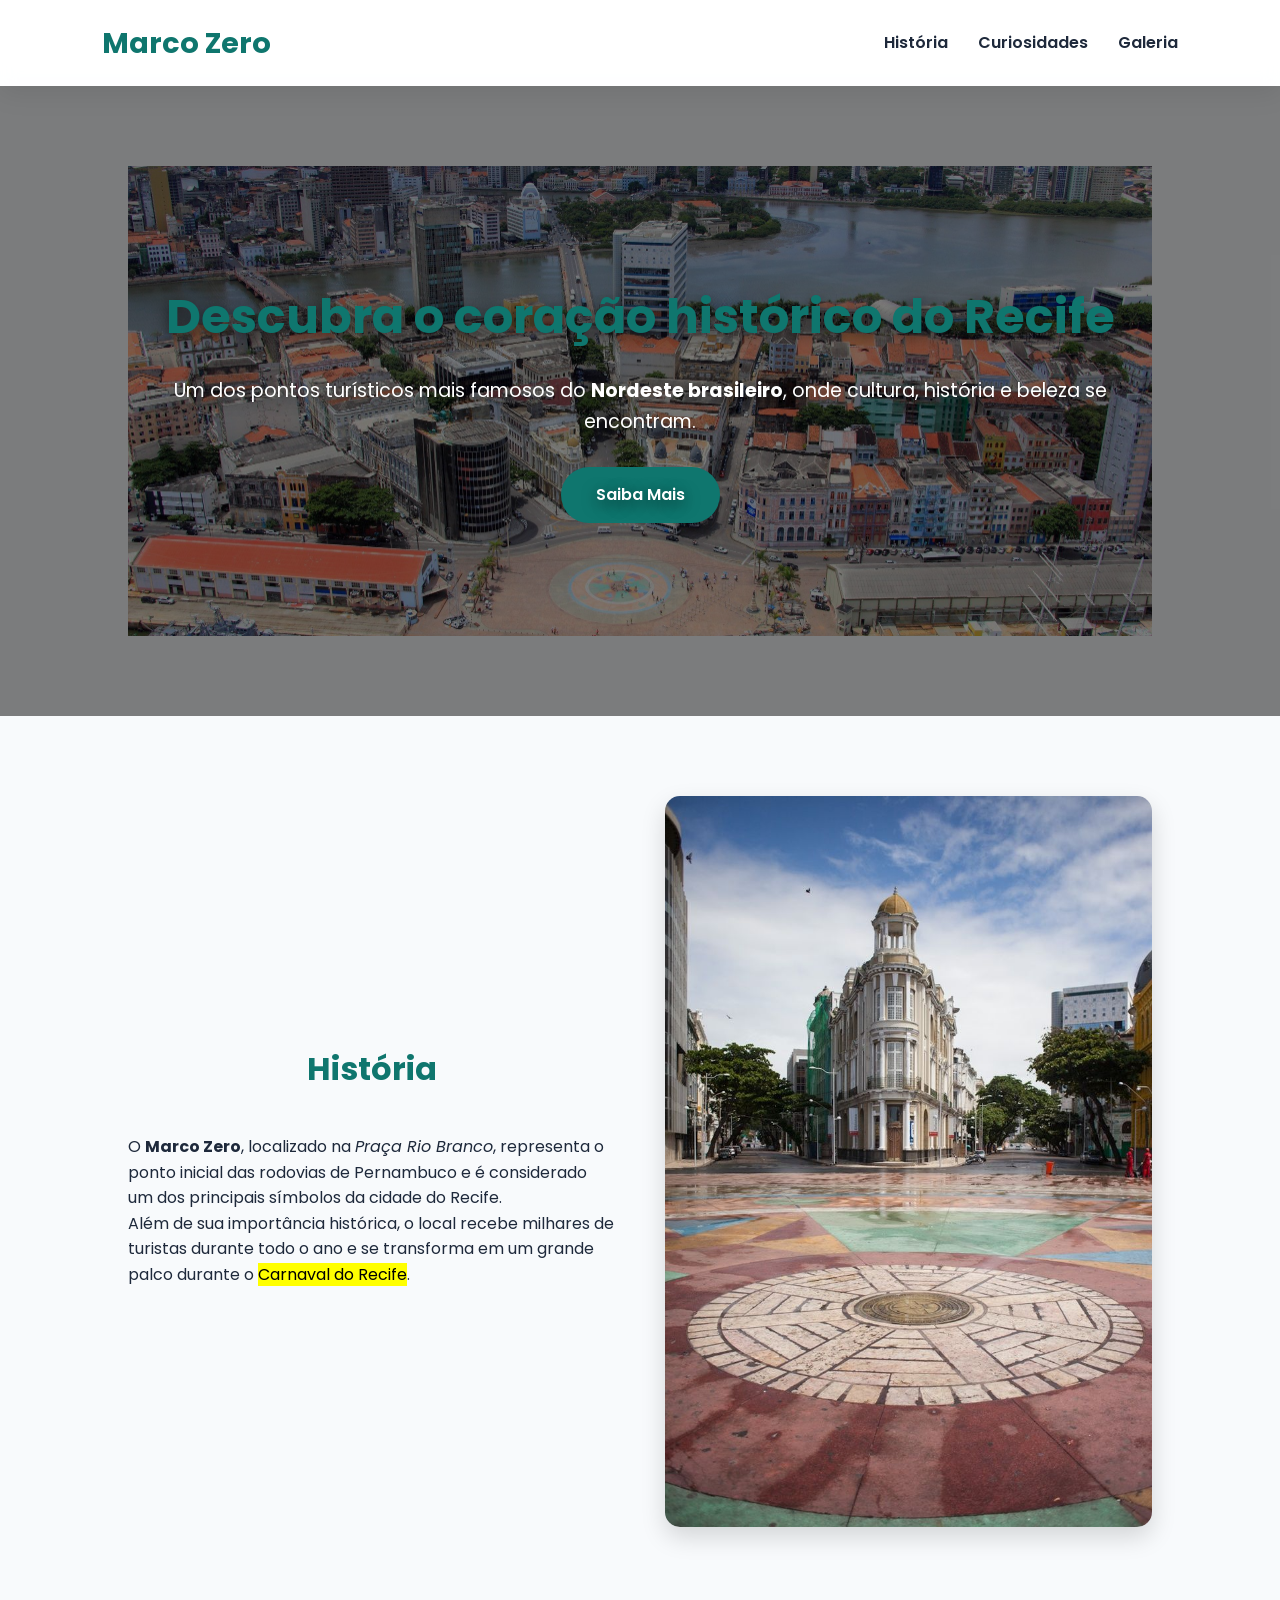
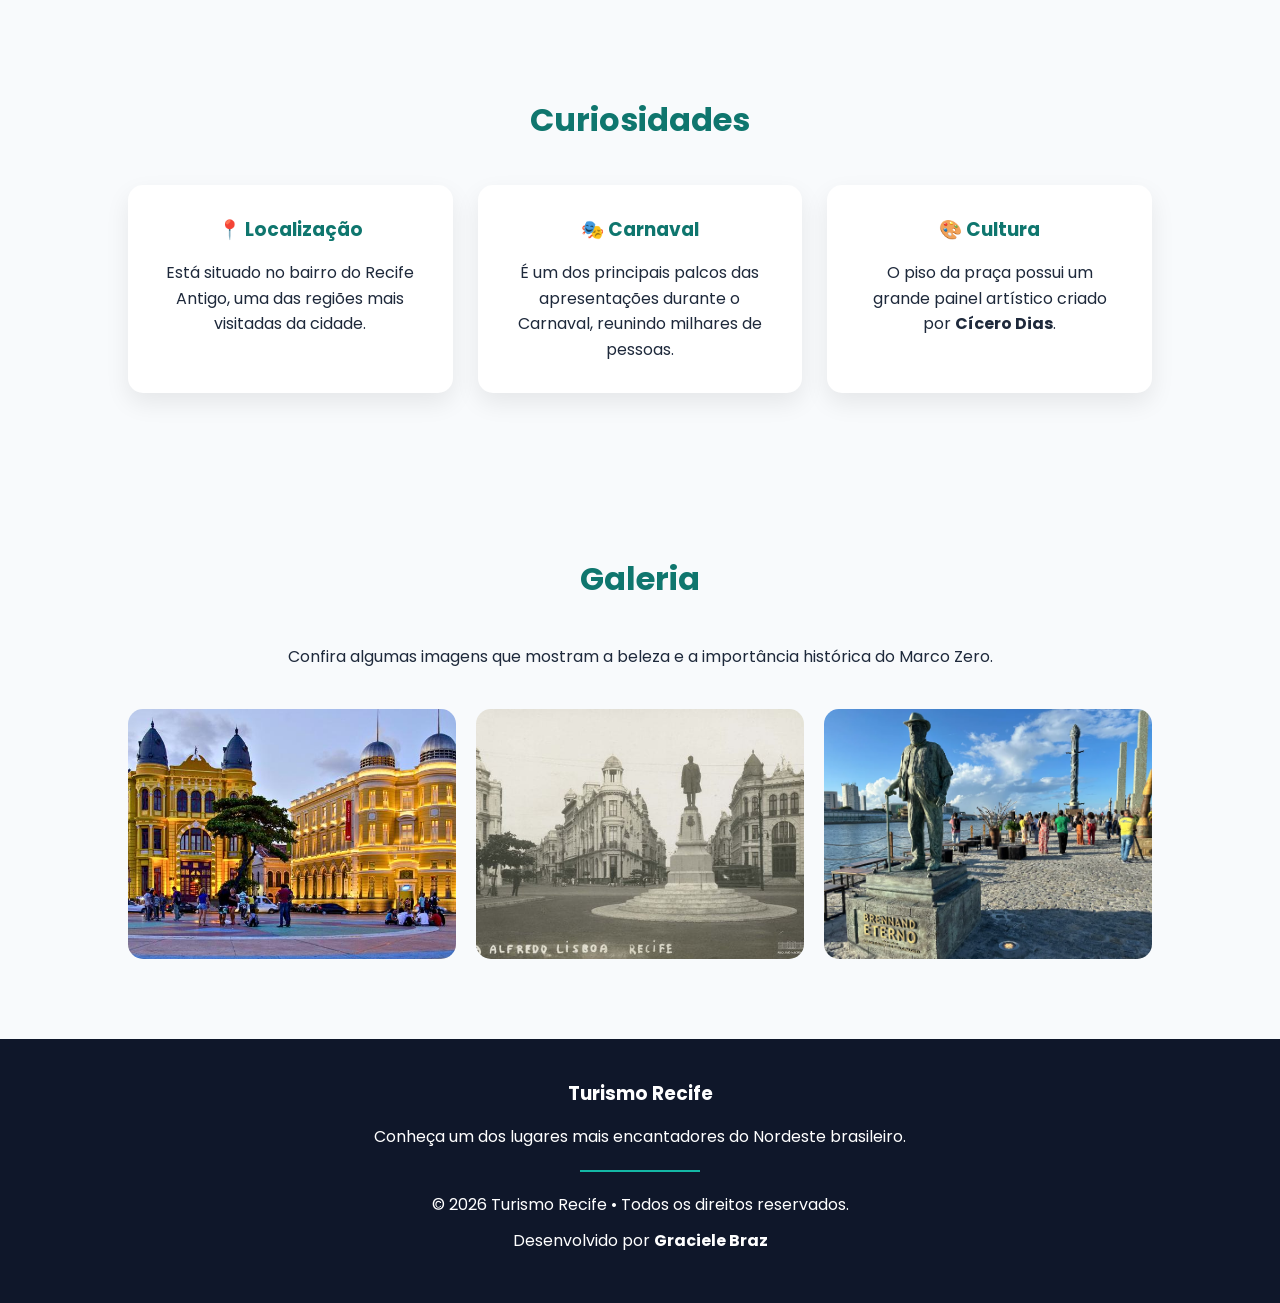
==== Marco_Zero/index.html @ b7bc4510 "feat: criação do site sobre Recife - Marco Zero com layout responsivo" ====
<!DOCTYPE html>
<html lang="pt-BR">

<head>
    <meta charset="UTF-8">
    <meta name="viewport" content="width=device-width, initial-scale=1.0">
    <title>Marco Zero - Recife</title>

    <link rel="stylesheet" href=css\style.css>

    <!-- Fonte Google -->
    <link rel="preconnect" href="https://fonts.googleapis.com">
    <link rel="preconnect" href="https://fonts.gstatic.com" crossorigin>

    <link href="https://fonts.googleapis.com/css2?family=Poppins:wght@300;400;500;600;700&display=swap"
        rel="stylesheet">
</head>

<body>

    <!-- ================= HEADER ================= -->

    <header>

        <div class="container">

            <h1>Marco Zero</h1>

            <nav>

                <a href="#historia">História</a>
                <a href="#curiosidades">Curiosidades</a>
                <a href="#galeria">Galeria</a>

            </nav>

        </div>

    </header>

    <!-- ================= MAIN ================= -->

    <main>

        <!-- HERO -->

        <section class="hero">

            <img src="img/vista_aerea.jpg" alt="Vista aérea do Marco Zero">

            <div class="hero-text">

                <h2>Descubra o coração histórico do Recife</h2>

                <p>

                    Um dos pontos turísticos mais famosos do
                    <strong>Nordeste brasileiro</strong>, onde cultura,
                    história e beleza se encontram.

                </p>

                <a href="#historia" class="btn">
                    Saiba Mais
                </a>

            </div>

        </section>

        <!-- HISTÓRIA -->

        <section id="historia" class="historia">

            <div class="texto">

                <h2>História</h2>

                <p>

                    O <strong>Marco Zero</strong>, localizado na
                    <em>Praça Rio Branco</em>,
                    representa o ponto inicial das rodovias de Pernambuco
                    e é considerado um dos principais símbolos da cidade
                    do Recife.

                </p>

                <p>

                    Além de sua importância histórica, o local recebe
                    milhares de turistas durante todo o ano e se transforma
                    em um grande palco durante o
                    <mark>Carnaval do Recife</mark>.

                </p>

            </div>

            <div class="imagem">

                <img src="img/praca-marco-zero.jpg"
                    alt="Praça do Marco Zero">

            </div>

        </section>

        <!-- CURIOSIDADES -->

        <section id="curiosidades">

            <h2>Curiosidades</h2>

            <div class="cards">

                <article class="card">

                    <h3>📍 Localização</h3>

                    <p>

                        Está situado no bairro do
                        Recife Antigo, uma das regiões
                        mais visitadas da cidade.

                    </p>

                </article>

                <article class="card">

                    <h3>🎭 Carnaval</h3>

                    <p>

                        É um dos principais palcos das
                        apresentações durante o Carnaval,
                        reunindo milhares de pessoas.

                    </p>

                </article>

                <article class="card">

                    <h3>🎨 Cultura</h3>

                    <p>

                        O piso da praça possui um grande
                        painel artístico criado por
                        <strong>Cícero Dias</strong>.

                    </p>

                </article>

            </div>

        </section>

        <!-- GALERIA -->

        <section id="galeria">

            <h2>Galeria</h2>

            <p>

                Confira algumas imagens que mostram
                a beleza e a importância histórica
                do Marco Zero.

            </p>

            <div class="galeria">

                <img src="img/galeria1.jpg" alt="Marco Zero">

                <img src="img/galeria2.jpeg" alt="Recife Antigo">

                <img src="img/galeria3.png" alt="Parque das Esculturas">

            </div>

        </section>

    </main>

    <!-- ================= FOOTER ================= -->

    <footer>

        <h3>Turismo Recife</h3>

        <p>

            Conheça um dos lugares mais encantadores
            do Nordeste brasileiro.

        </p>

        <hr>

        <p>

            © 2026 Turismo Recife • Todos os direitos reservados.

        </p>

        <p>

            Desenvolvido por <strong>Graciele Braz</strong>

        </p>

    </footer>

</body>

</html>
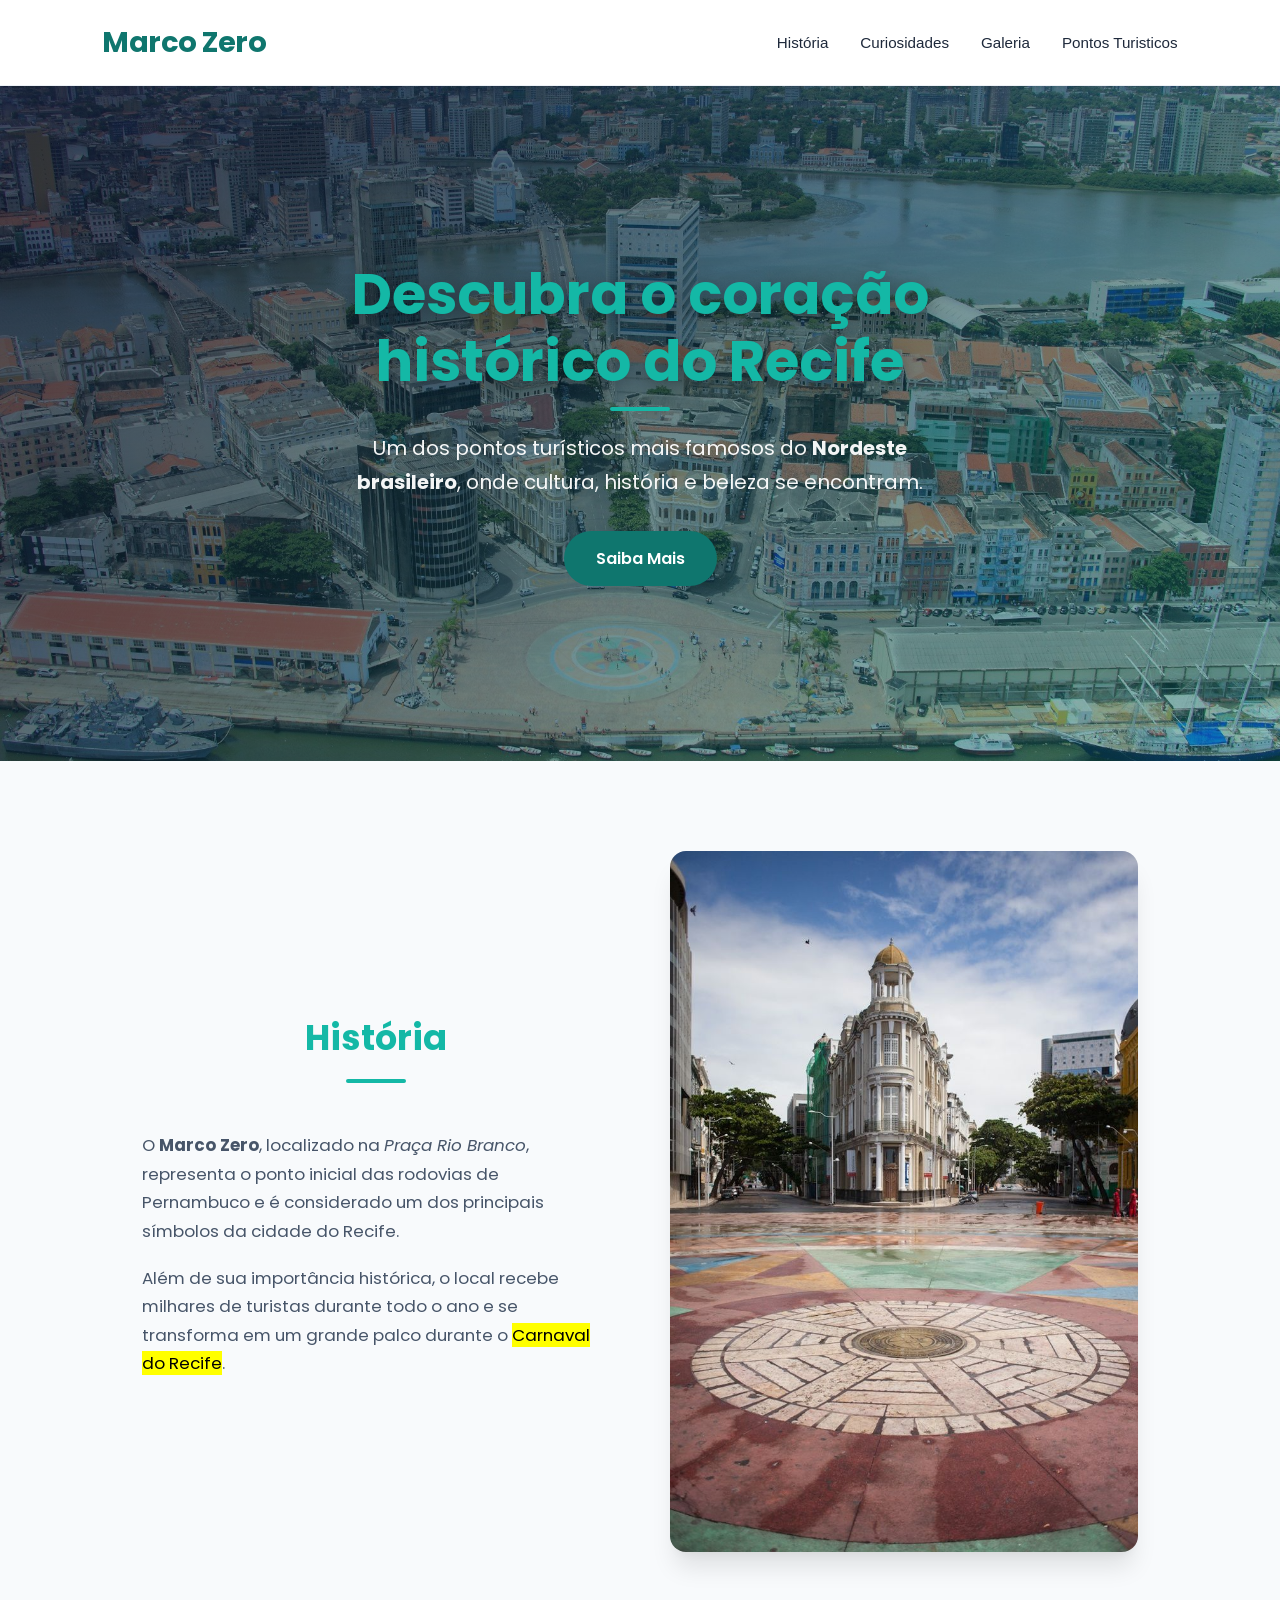
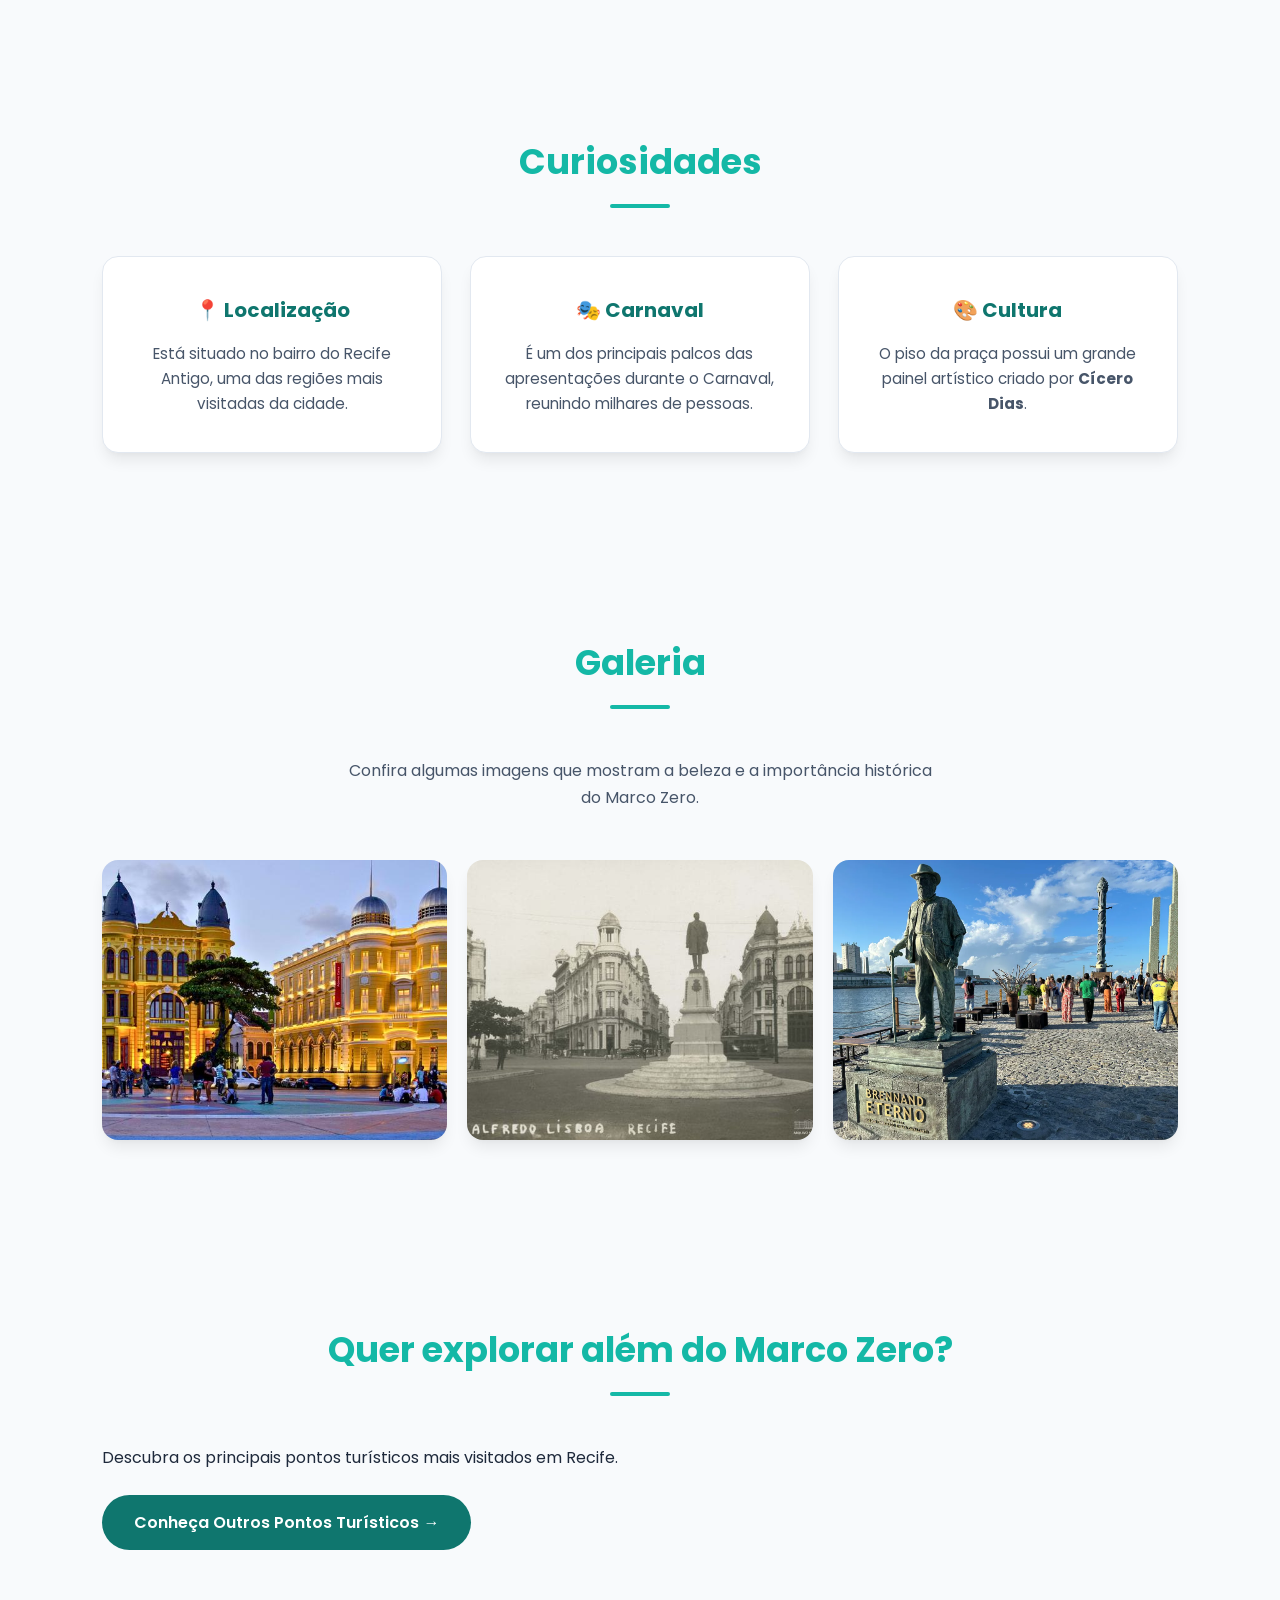
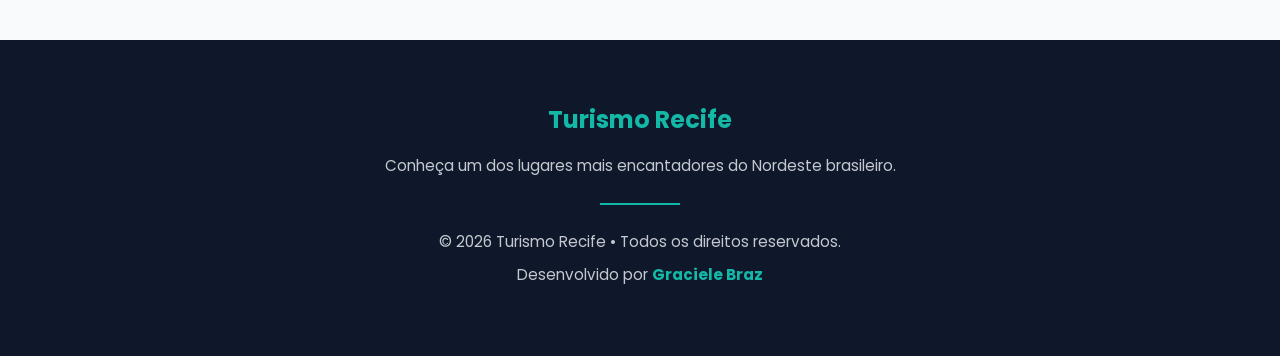
==== commit 972c3c79: "feat: adiciona página de pontos turísticos e roteiros com CSS unificado" ====
--- a/Marco_Zero/index.html
+++ b/Marco_Zero/index.html
@@ -31,6 +31,7 @@
                 <a href="#historia">História</a>
                 <a href="#curiosidades">Curiosidades</a>
                 <a href="#galeria">Galeria</a>
+                <a href="pontos_turisticos.html">Pontos Turisticos</a>
 
             </nav>
 
@@ -181,10 +182,22 @@
                 <img src="img/galeria2.jpeg" alt="Recife Antigo">
 
                 <img src="img/galeria3.png" alt="Parque das Esculturas">
-
-            </div>
-
-        </section>
+                 </section>
+
+            </div>
+            <!-- Botão de navegação -->
+        <section class="cta-pontos">
+        <div class="cta-container">
+            <h2>Quer explorar além do Marco Zero?</h2>
+            <p>Descubra os principais pontos turísticos mais visitados em Recife.</p>
+            <a href="pontos_turisticos.html" class="btn">Conheça Outros Pontos Turísticos &rarr;</a>
+        </div>
+    </section>
+
+           </a>
+           </div>
+
+       
 
     </main>
 
